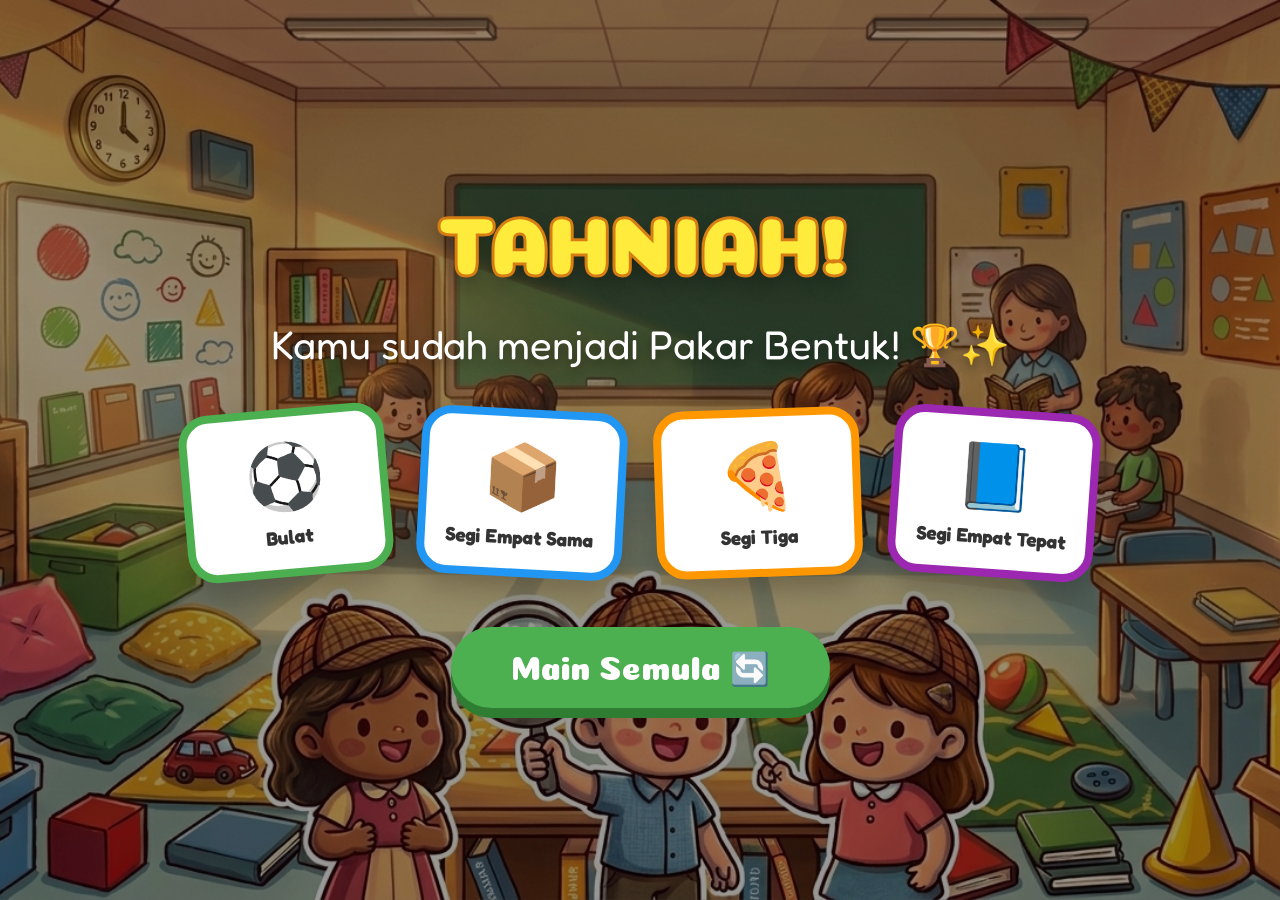
==== final-celebration.html @ 39f19ec9 "complete game 1" ====
<!DOCTYPE html>
<html lang="en">

<head>
    <meta charset="UTF-8">
    <meta name="viewport" content="width=device-width, initial-scale=1.0">
    <title>Shape Eby - Tahniah! 🥳🚀✨</title>
    <link rel="preconnect" href="https://fonts.googleapis.com">
    <link rel="preconnect" href="https://fonts.gstatic.com" crossorigin>
    <link href="https://fonts.googleapis.com/css2?family=Fredoka:wght@300..700&family=Coiny&display=swap" rel="stylesheet">
    <style>
        body {
            margin: 0;
            padding: 0;
            width: 100vw;
            height: 100vh;
            background-image: url('page 4.png');
            background-size: cover;
            background-position: center;
            background-repeat: no-repeat;
            display: flex;
            flex-direction: column;
            justify-content: center;
            align-items: center;
            overflow: hidden;
            font-family: 'Fredoka', sans-serif;
            text-align: center;
            color: white;
        }

        .overlay {
            background: rgba(0, 0, 0, 0.4);
            position: absolute;
            top: 0;
            left: 0;
            width: 100%;
            height: 100%;
            z-index: 1;
        }

        .content {
            position: relative;
            z-index: 10;
            display: flex;
            flex-direction: column;
            align-items: center;
            animation: popUp 0.8s cubic-bezier(0.175, 0.885, 0.32, 1.275);
        }

        h1 {
            font-family: 'Coiny', cursive;
            font-size: 5rem;
            margin: 0;
            text-shadow: 0 10px 20px rgba(0,0,0,0.3);
            color: #FFEB3B;
            -webkit-text-stroke: 3px #D77D14;
        }

        .subtitle {
            font-size: 2.5rem;
            margin-bottom: 40px;
            text-shadow: 0 5px 10px rgba(0,0,0,0.3);
        }

        .shapes-grid {
            display: grid;
            grid-template-columns: repeat(4, 1fr);
            gap: 30px;
            margin-bottom: 50px;
        }

        .shape-card {
            background: white;
            padding: 20px;
            border-radius: 30px;
            border: 8px solid #FF4081;
            box-shadow: 0 15px 30px rgba(0,0,0,0.2);
            transform: rotate(var(--rot));
            transition: transform 0.3s;
        }

        .shape-card:hover {
            transform: scale(1.1) rotate(0deg);
        }

        .shape-icon {
            font-size: 4rem;
            margin-bottom: 10px;
        }

        .shape-name {
            color: #333;
            font-weight: bold;
            font-size: 1.2rem;
        }

        .btn-replay {
            background: #4CAF50;
            color: white;
            border: none;
            padding: 20px 60px;
            border-radius: 50px;
            font-size: 2rem;
            font-family: 'Coiny', cursive;
            cursor: pointer;
            transition: transform 0.2s, box-shadow 0.2s;
            box-shadow: 0 10px 0 #2E7D32;
            text-decoration: none;
        }

        .btn-replay:hover {
            transform: translateY(-5px);
            box-shadow: 0 15px 0 #2E7D32;
        }

        .btn-replay:active {
            transform: translateY(3px);
            box-shadow: 0 5px 0 #2E7D32;
        }

        /* Confetti Animation */
        .confetti {
            position: absolute;
            width: 15px;
            height: 15px;
            background: gold;
            top: -20px;
            z-index: 5;
            animation: fall var(--dur) linear infinite;
        }

        @keyframes fall {
            to {
                transform: translateY(110vh) rotate(360deg);
            }
        }

        @keyframes popUp {
            from { transform: scale(0.5); opacity: 0; }
            to { transform: scale(1); opacity: 1; }
        }
    </style>
</head>

<body>
    <div class="overlay"></div>

    <div class="content">
        <h1>TAHNIAH!</h1>
        <p class="subtitle">Kamu sudah menjadi Pakar Bentuk! 🏆✨</p>

        <div class="shapes-grid">
            <div class="shape-card" style="--rot: -5deg; border-color: #4CAF50;">
                <div class="shape-icon">⚽</div>
                <div class="shape-name">Bulat</div>
            </div>
            <div class="shape-card" style="--rot: 3deg; border-color: #2196F3;">
                <div class="shape-icon">📦</div>
                <div class="shape-name">Segi Empat Sama</div>
            </div>
            <div class="shape-card" style="--rot: -2deg; border-color: #FF9800;">
                <div class="shape-icon">🍕</div>
                <div class="shape-name">Segi Tiga</div>
            </div>
            <div class="shape-card" style="--rot: 4deg; border-color: #9C27B0;">
                <div class="shape-icon">📘</div>
                <div class="shape-name">Segi Empat Tepat</div>
            </div>
        </div>

        <a href="radar.html" class="btn-replay">Main Semula 🔄</a>
    </div>

    <!-- Celebration Audio -->
    <audio id="sound-yay" src="yayyy-sound.mp3" autoplay></audio>

    <!-- Generate Confetti -->
    <script>
        window.addEventListener('load', () => {
            const sound = document.getElementById('sound-yay');
            sound.play().catch(() => {
                // Ignore auto-play block, it might play if they navigated from missions
            });
        });

        const colors = ['#FF4081', '#FFEB3B', '#4CAF50', '#2196F3', '#9C27B0'];
        for (let i = 0; i < 50; i++) {
            const confetti = document.createElement('div');
            confetti.className = 'confetti';
            confetti.style.left = Math.random() * 100 + 'vw';
            confetti.style.backgroundColor = colors[Math.floor(Math.random() * colors.length)];
            confetti.style.setProperty('--dur', (3 + Math.random() * 5) + 's');
            confetti.style.opacity = Math.random();
            document.body.appendChild(confetti);
        }
    </script>
</body>

</html>
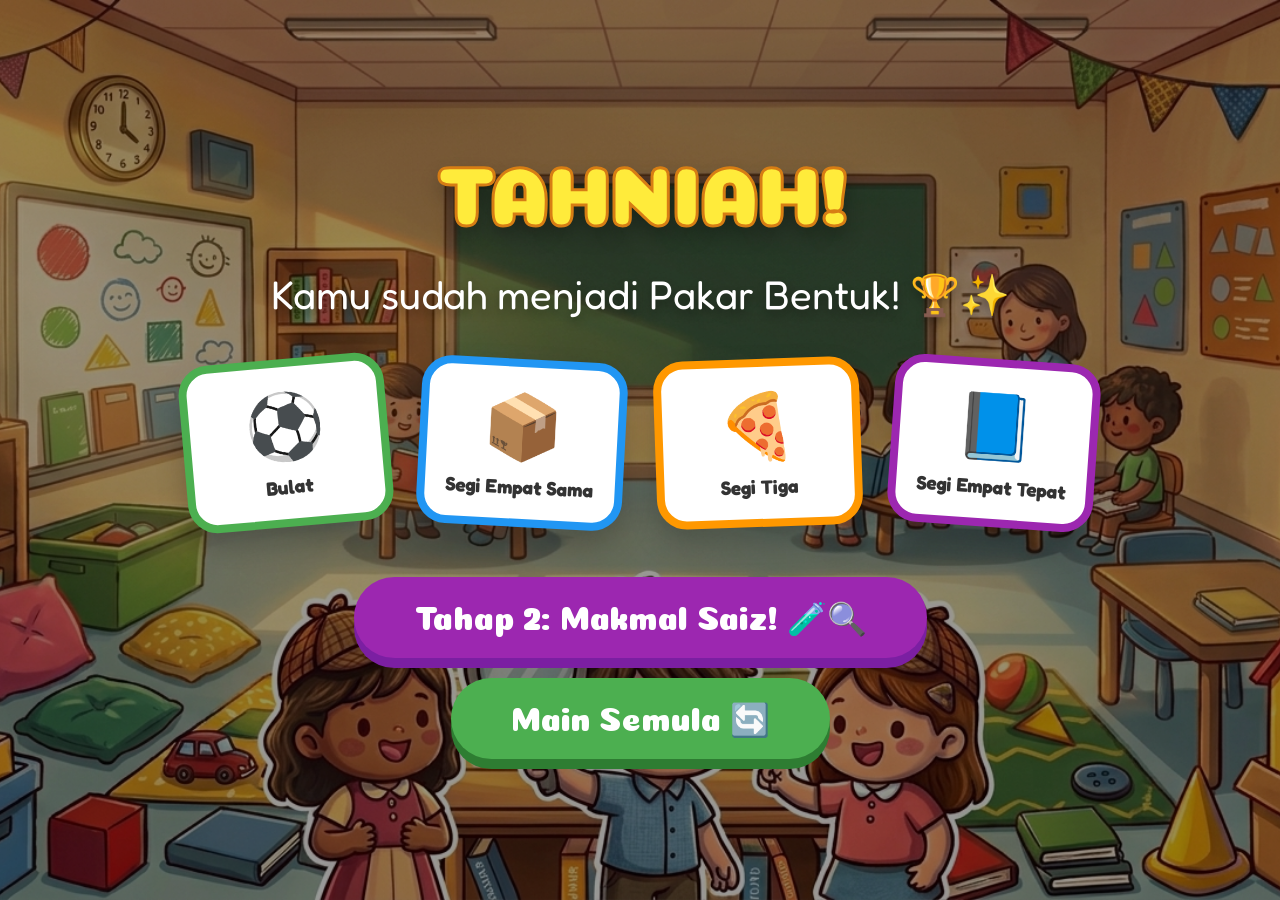
==== commit c1d30f38: "misi 2" ====
--- a/final-celebration.html
+++ b/final-celebration.html
@@ -168,6 +168,7 @@
             </div>
         </div>
 
+        <a href="makmal-saiz.html" class="btn-replay" style="background: #9C27B0; box-shadow: 0 10px 0 #7B1FA2; margin-bottom: 20px;">Tahap 2: Makmal Saiz! 🧪🔍</a>
         <a href="radar.html" class="btn-replay">Main Semula 🔄</a>
     </div>
 
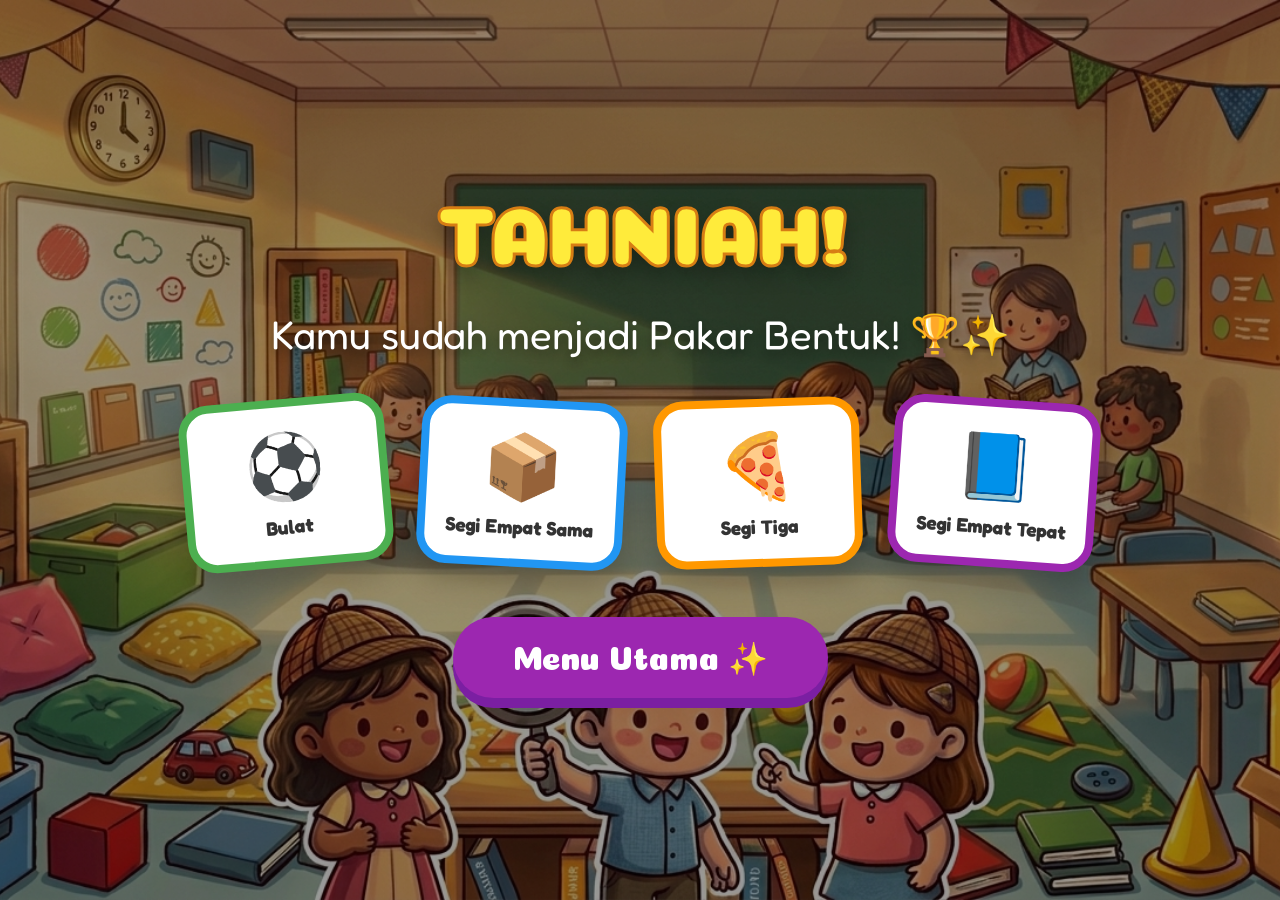
==== commit d8c9c77f: "update all" ====
--- a/final-celebration.html
+++ b/final-celebration.html
@@ -14,7 +14,7 @@
             padding: 0;
             width: 100vw;
             height: 100vh;
-            background-image: url('page 4.png');
+            background-image: url('assets/images/page 4.png');
             background-size: cover;
             background-position: center;
             background-repeat: no-repeat;
@@ -168,12 +168,12 @@
             </div>
         </div>
 
-        <a href="makmal-saiz.html" class="btn-replay" style="background: #9C27B0; box-shadow: 0 10px 0 #7B1FA2; margin-bottom: 20px;">Tahap 2: Makmal Saiz! 🧪🔍</a>
-        <a href="radar.html" class="btn-replay">Main Semula 🔄</a>
+        <a href="next.html" class="btn-replay" style="background: #9C27B0; box-shadow: 0 10px 0 #7B1FA2; margin-bottom: 20px;">Menu Utama ✨</a>
+
     </div>
 
     <!-- Celebration Audio -->
-    <audio id="sound-yay" src="yayyy-sound.mp3" autoplay></audio>
+    <audio id="yay-sound" src="assets/audio/yayyy-sound.mp3"></audio>
 
     <!-- Generate Confetti -->
     <script>
@@ -195,6 +195,34 @@
             document.body.appendChild(confetti);
         }
     </script>
+    <!-- Background Music -->
+    <audio id="bg-music" loop src="assets/audio/bckgrnd music.mp3"></audio>
+    <script>
+        const bgMusic = document.getElementById('bg-music');
+        bgMusic.volume = 0.3;
+        const savedTime = localStorage.getItem('bgMusicTime');
+        if (savedTime) bgMusic.currentTime = parseFloat(savedTime);
+        const playMusic = () => {
+            bgMusic.play().catch(() => {
+                document.addEventListener('click', () => bgMusic.play(), { once: true });
+            });
+        };
+        playMusic();
+        setInterval(() => { localStorage.setItem('bgMusicTime', bgMusic.currentTime); }, 1000);
+
+        // Hover sound for all interactive elements
+        const hoverSound = document.createElement('audio');
+        hoverSound.id = 'hover-sound';
+        hoverSound.src = 'assets/audio/catch correct.mp3';
+        document.body.appendChild(hoverSound);
+
+        document.querySelectorAll('button, a, .shape-card').forEach(el => {
+            el.addEventListener('mouseenter', () => {
+                hoverSound.currentTime = 0;
+                hoverSound.play().catch(() => {});
+            });
+        });
+    </script>
 </body>
 
 </html>
